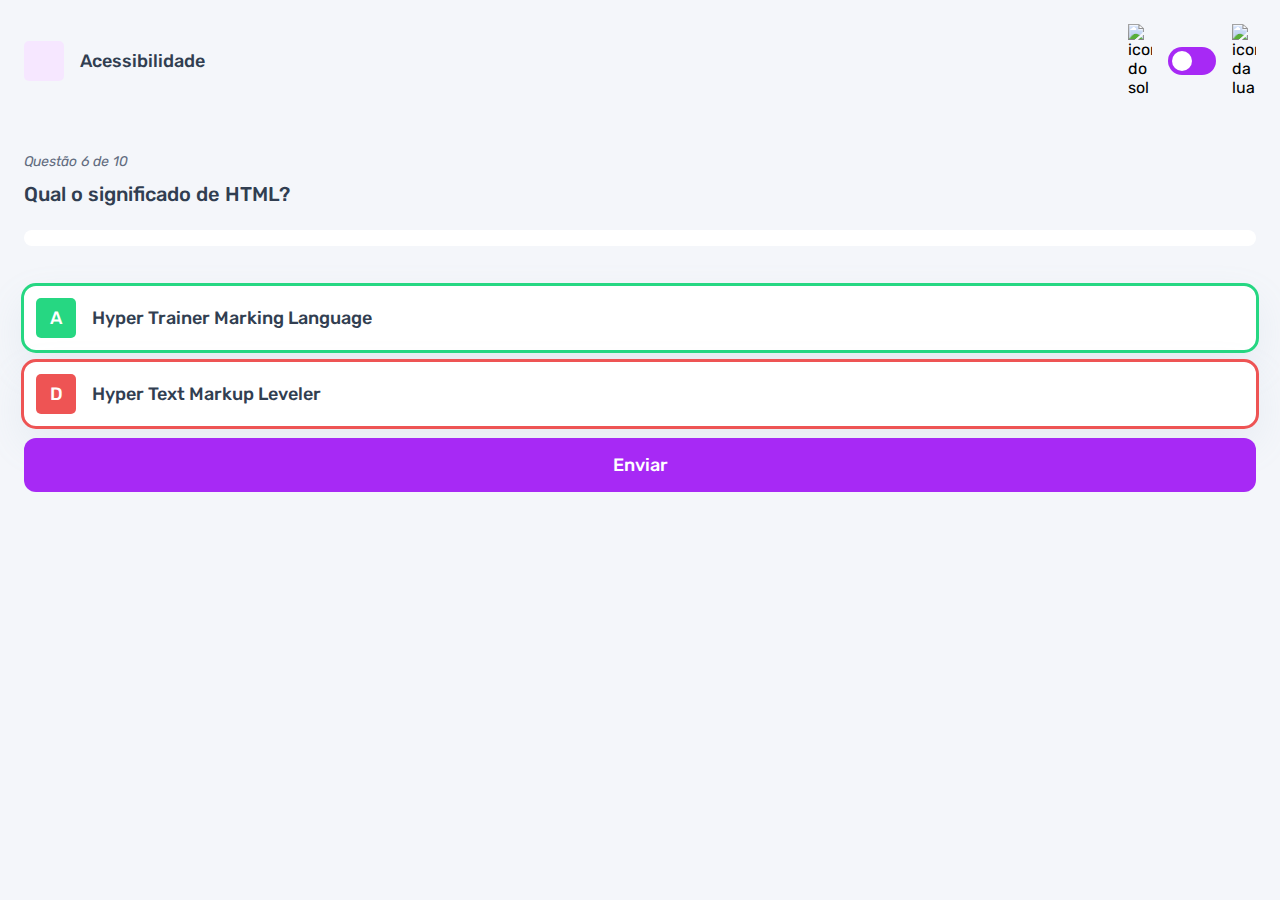
==== pages/quiz/quiz.html @ c718c3c8 "adicionado o efeito para alternativas corretas e erradas" ====
<!DOCTYPE html>
<html lang="en">
<head>
    <meta charset="UTF-8">
    <meta name="viewport" content="width=device-width, initial-scale=1.0">
    <link rel="preconnect" href="https://fonts.googleapis.com">
    <link rel="preconnect" href="https://fonts.gstatic.com" crossorigin>
    <link href="https://fonts.googleapis.com/css2?family=Rubik:ital,wght@0,300..900;1,300..900&display=swap" rel="stylesheet">
    <link rel="stylesheet" href="quiz.css">
    <title>Quiz App</title>
</head>
<body>
        <header>
            <div class="assunto">
                <div class="assunto_icone">
                    <img src="../../assets/images/icon-accessibility.svg" alt="">
                </div>

                <h1>Acessibilidade</h1>
            </div>


            <div class="tema">
                <img src="../../assets/images/icon-sun-dark.svg" alt="icone do sol">
                <button>
                    <div></div>
                </button>
                <img src="../../assets/images/icon-moon-dark.svg" alt="icone da lua">
            </div>  
        </header>

        <main>
            <section class="pergunta">
                <p>Questão 6 de 10</p>

                <h2>Qual o significado de HTML?</h2>

                <div class="barra_progresso">
                    <div></div>
                </div>
            </section>

            <section class="alternativas">
                <form action="">
                    <label for="alternativa_a" id="correta">
                        <input type="radio" id="alternativa_a" name="alternativa">
                    
                        <div>
                            <span>A</span>
                            Hyper Trainer Marking Language
                        </div>
                    </label>

                    <label for="alternativa_b" id="errada">
                        <input type="radio" id="alternativa_b" name="alternativa>

                        <div>
                            <span>B</span>
                            Hyper Text Marketing Language
                        </div>
                    </label>

                    <label for="alternativa_c">
                        <input type="radio" id="alternativa_c" name="alternativa>

                        <div>
                            <span>C</span>
                            Hyper Text Markup Language
                        </div>
                    </label>

                    <label for="alternativa_d">
                        <input type="radio" id="alternativa_d" name="alternativa">

                        <div>
                            <span>D</span>
                            Hyper Text Markup Leveler
                        </div>
                    </label>
                </form>

                <button>Enviar</button>
            </section>
        </main>
</body>
</html>
---- pages/quiz/quiz.css ----
*{
    margin: 0;
    padding: 0;
    box-sizing: border-box;
    font-family: "Rubik", sans-serif;
    -webkit-font-smoothing: antialised;
}

:root {
    --bg-color:#f4f6fa;
    --purple: #a729f5;
    --primary-text-color: #313e51;
    --secondary-text-color: #626c7f;
    --button-bg: #fff;
    --shadow: 0px 16px 40px 0px rgba(143, 168, 193, 0.14);
    --bg-html: #fff1e9;
    --bg-css: #e0fdef;
    --bg-javascript: #ebf0ff;
    --bg-acessibilidade: #f6e7ff;
    --white: #fff;
    --green: #26d782;
    --red: #ee5454;
    --bg-mobile: url(../../assets/images/pattern-background-mobile-light.svg);
    --bg-desktop: url(../../assets/images/pattern-background-desktop-light.svg);
}

body.escuro {
    --bg-color: #313e51;
    --bg-mobile: url(../../assets/images/pattern-background-mobile-dark.svg);
    --bg-desktop: url(../../assets/images/pattern-background-desktop-dark.svg);
    --primary-text-color: #fff;
    --secondary-text-color: #abc1e1;
    --button-bg: #3b4d66;
    --shadow: 0px 16px 40px 0px rgba(49, 62, 81, 0.14);
}

body {
    height: 100svh;
    background: var(--bg-mobile) var(--bg-color);
    background-repeat: no-repeat;
    background-size: cover;
}

header {
    display: flex;
    justify-content: space-between;
    padding: 16px 24px;
}

.assunto {
    display: flex;
    align-items: center;
    gap: 16px;
}

.assunto_icone {
    background: var(--bg-acessibilidade);
    width: 40px;
    height: 40px;
    padding: 5px;
    border-radius: 5px;
}

.assunto_icone img {
    width: 100%;
}

.assunto h1 {
    font-size: 18px;
    font-weight: 500;
    color: var(--primary-text-color);
}

.tema {
    padding: 8px 0;
    display: flex;
    align-items: center;
    gap: 8px;
}

.tema img {
    width: 16px;
}

.tema button{
    height: 20px;
    width: 32px;
    background: var(--purple);
    border: 0;
    border-radius: 999px;
    padding: 4px;
}

.tema button div{
    background: var(--white);
    width: 12px;
    height: 12px;
    border-radius: 999px;
}

main {
    padding: 32px 24px;
}

.pergunta {
    margin-bottom: 40px;
}

.pergunta p {
    font-style: italic;
    font-size: 14px;
    color: var(--secondary-text-color);
    margin-bottom: 12px;
}

.pergunta h2 {
    font-size: 20px;
    font-weight: 500;
    color: var(--primary-text-color);
    line-height: 24px;
    margin-bottom: 24px;
}

.barra_progresso {
    background: var(--button-bg);
    min-height: 16px;
    padding: 4px;
    border-radius: 999px;
}

.barra_progresso div {
    height: 100%;
    width: 60%;
    background: var(--purple);
    border-radius: 999px;
}

.alternativas form {
    display: flex;
    flex-direction: column;
    gap: 12px;
    margin-bottom: 12px;
}

.alternativas label {
    display: block;
    background: var(--button-bg);
    padding: 12px;
    font-size: 18px;
    font-weight: 500;
    border-radius: 12px;
    box-shadow: var(--shadow);
    color: var(--primary-text-color);
}

.alternativas label:has(input:checked) {
    outline: 3px solid var(--purple);

    & span {
        background: var(--purple);
        color: var(--white);
    }
}

.alternativas label#correta {
    outline: 3px solid var(--green);

    & span {
        background: var(--green);
        color: var(--white);
    }
}

.alternativas label#errada {
    outline:  3px solid var(--red);

    & span {
        background: var(--red);
        color: var(--white);
    }
}

.alternativas input {
    display: none;
}

.alternativas div {
    display: flex;
    align-items: center;
    gap: 16px;
}

.alternativas div span {
    display: block;
    width: 40px;
    height: 40px;
    background: var(--bg-color);
    border-radius: 5px;
    color: var(--secondary-text-color);

    display: flex;
    align-items: center;
    justify-content: center;
    flex-shrink: 0;
}

.alternativas button {
    padding: 16px;
    border-radius: 12px;
    border: 0;
    background: var(--purple);
    color: var(--white);
    width: 100%;

    font-size: 18px;
    font-weight: 500;
}

@media(min-width: 1100px) {

    .tema {
        gap: 16px;
    }

    .tema img {
        width: 24px;
    }

    .tema button {
        width: 48px;
        height: 28px;
    }

    .tema button div {
        width: 20px;
        height: 20px;
    }
}
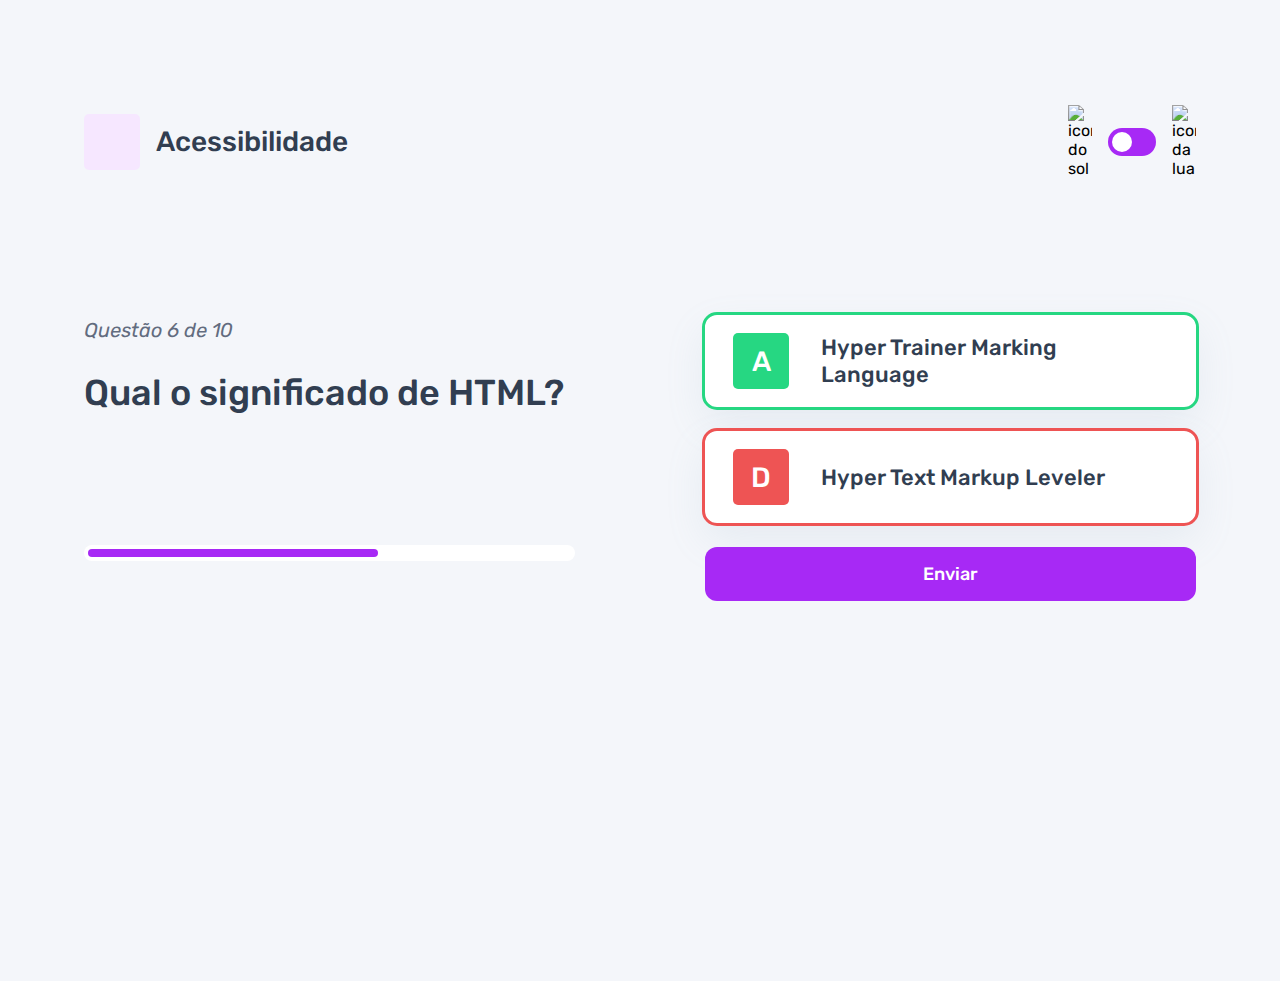
==== commit 40e674c7: "adicionada a responsividade para o desktop" ====
--- a/pages/quiz/quiz.html
+++ b/pages/quiz/quiz.html
@@ -31,13 +31,14 @@
 
         <main>
             <section class="pergunta">
-                <p>Questão 6 de 10</p>
+                <div>
+                    <p>Questão 6 de 10</p>
 
-                <h2>Qual o significado de HTML?</h2>
-
-                <div class="barra_progresso">
-                    <div></div>
+                    <h2>Qual o significado de HTML?</h2>
                 </div>
+                    <div class="barra_progresso">
+                        <div></div>
+                    </div>
             </section>
 
             <section class="alternativas">
--- a/pages/quiz/quiz.css
+++ b/pages/quiz/quiz.css
@@ -217,6 +217,21 @@
 }
 
 @media(min-width: 1100px) {
+    header {
+        margin-block: 81px;
+        max-width: 1160px;
+        margin-inline: auto;
+    }
+
+    .assunto_icone {
+        width: 56px;
+        height: 56px;
+        padding: 8px;
+    }
+
+    .assunto h1 {
+        font-size: 28px;
+    }
 
     .tema {
         gap: 16px;
@@ -235,4 +250,53 @@
         width: 20px;
         height: 20px;
     }
+
+    main {
+        max-width: 1160px;
+        margin-inline: auto;
+
+        display: flex;
+        gap: 130px;
+    }
+
+    section {
+        width: 100%;
+    }
+
+    .pergunta {
+        display: flex;
+        flex-direction: column;
+        justify-content: space-between;
+    }
+
+    .pergunta p {
+        font-size: 20px;
+        line-height: 30px;
+        margin-bottom: 27px;
+    }
+
+    .pergunta h2 {
+        font-size: 36px;
+        line-height: 42px;
+    }
+
+    .alternativas form {
+        gap: 24px;
+        margin-bottom: 24px;
+    }
+
+    .alternativas label {
+        font-size: 22px;
+        padding: 18px 28px;
+    }
+
+    .alternativas div {
+        gap: 32px;
+    }
+
+    .alternativas div span {
+        width: 56px;
+        height: 56px;
+        font-size: 28px;
+    }
 }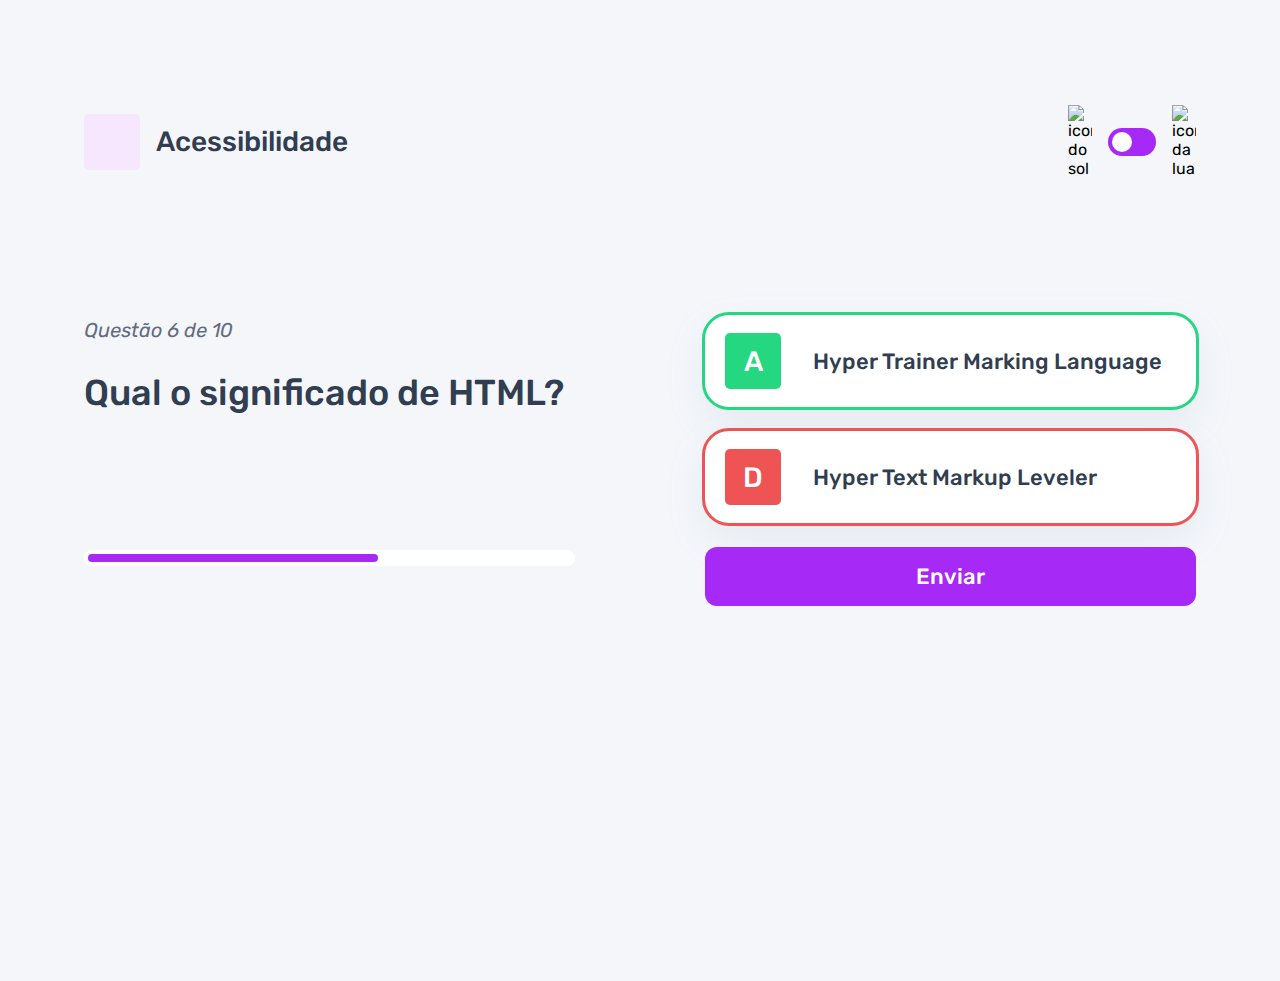
==== commit 8353e9ec: "adição do javascript do quiz.html para trocar o tema" ====
--- a/pages/quiz/quiz.html
+++ b/pages/quiz/quiz.html
@@ -7,6 +7,7 @@
     <link rel="preconnect" href="https://fonts.gstatic.com" crossorigin>
     <link href="https://fonts.googleapis.com/css2?family=Rubik:ital,wght@0,300..900;1,300..900&display=swap" rel="stylesheet">
     <link rel="stylesheet" href="quiz.css">
+    <script src="./quiz.js" type="module" defer></script>
     <title>Quiz App</title>
 </head>
 <body>
--- a/pages/quiz/quiz.css
+++ b/pages/quiz/quiz.css
@@ -3,12 +3,15 @@
     padding: 0;
     box-sizing: border-box;
     font-family: "Rubik", sans-serif;
-    -webkit-font-smoothing: antialised;
+    -webkit-font-smoothing: antialiased;
 }
 
 :root {
     --bg-color:#f4f6fa;
+    --bg-span:#f4f6fa;
+    --color-span: #626c7f;
     --purple: #a729f5;
+    --puple-hover: rgba(167, 41, 245, 0.7);
     --primary-text-color: #313e51;
     --secondary-text-color: #626c7f;
     --button-bg: #fff;
@@ -26,6 +29,7 @@
 
 body.escuro {
     --bg-color: #313e51;
+    --color-span: #313e51;
     --bg-mobile: url(../../assets/images/pattern-background-mobile-dark.svg);
     --bg-desktop: url(../../assets/images/pattern-background-desktop-dark.svg);
     --primary-text-color: #fff;
@@ -89,6 +93,8 @@
     border: 0;
     border-radius: 999px;
     padding: 4px;
+    display: flex;
+    cursor: pointer;
 }
 
 .tema button div{
@@ -151,6 +157,14 @@
     border-radius: 12px;
     box-shadow: var(--shadow);
     color: var(--primary-text-color);
+    cursor: pointer;
+}
+
+.alternativas label:hover {
+    & span {
+        background: var(--bg-acessibilidade);
+        color: var(--purple);
+    }
 }
 
 .alternativas label:has(input:checked) {
@@ -194,9 +208,9 @@
     display: block;
     width: 40px;
     height: 40px;
-    background: var(--bg-color);
+    background: var(--bg-span);
     border-radius: 5px;
-    color: var(--secondary-text-color);
+    color: var(--color-span);
 
     display: flex;
     align-items: center;
@@ -214,9 +228,21 @@
 
     font-size: 18px;
     font-weight: 500;
+    transition: background 0.3s;
+}
+
+.alternativas button:hover {
+    background: var(--puple-hover);
+    cursor: pointer;
 }
 
 @media(min-width: 1100px) {
+    body {
+        background: var(--bg-desktop) var(--bg-color);
+        background-size: cover;
+        background-repeat: no-repeat;
+    }
+    
     header {
         margin-block: 81px;
         max-width: 1160px;
@@ -287,7 +313,8 @@
 
     .alternativas label {
         font-size: 22px;
-        padding: 18px 28px;
+        padding: 18px 20px;
+        border-radius: 24px;
     }
 
     .alternativas div {
@@ -299,4 +326,8 @@
         height: 56px;
         font-size: 28px;
     }
+
+    .alternativas button {
+        font-size: 22px;
+    }
 }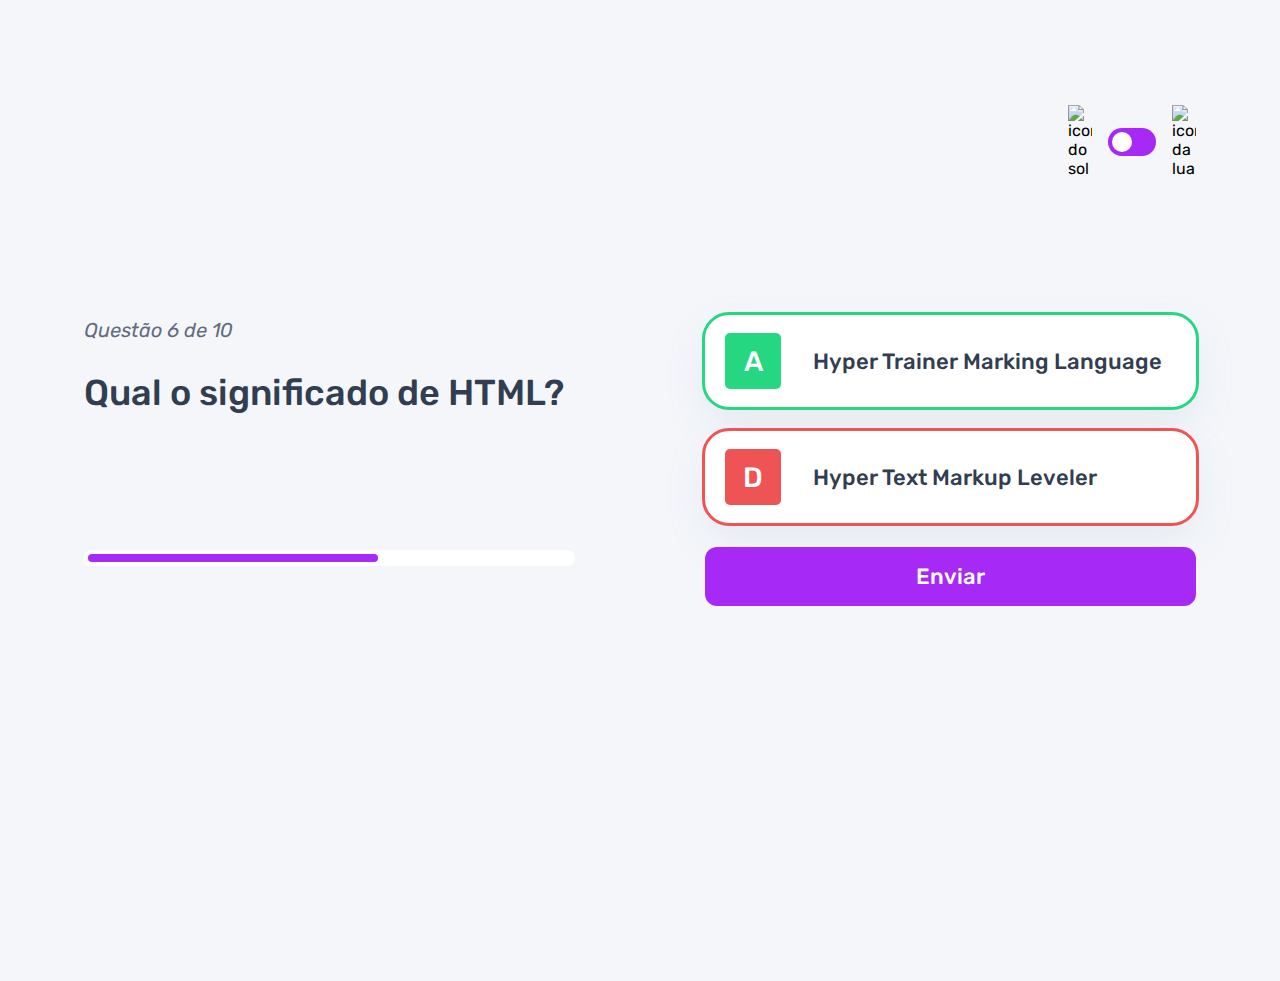
==== commit 143c2ef3: "alteração dinamica do assunto da pagina" ====
--- a/pages/quiz/quiz.html
+++ b/pages/quiz/quiz.html
@@ -14,10 +14,10 @@
         <header>
             <div class="assunto">
                 <div class="assunto_icone">
-                    <img src="../../assets/images/icon-accessibility.svg" alt="">
+                    <img src="" alt="">
                 </div>
 
-                <h1>Acessibilidade</h1>
+                <h1></h1>
             </div>
 
 
--- a/pages/quiz/quiz.css
+++ b/pages/quiz/quiz.css
@@ -58,11 +58,26 @@
 }
 
 .assunto_icone {
-    background: var(--bg-acessibilidade);
     width: 40px;
     height: 40px;
     padding: 5px;
     border-radius: 5px;
+}
+
+.assunto_icone.html {
+    background: var(--bg-html);
+}
+
+.assunto_icone.css {
+    background: var(--bg-css);
+}
+
+.assunto_icone.javascript {
+    background: var(--bg-javascript);
+}
+
+.assunto_icone.acessibilidade {
+    background: var(--bg-acessibilidade);
 }
 
 .assunto_icone img {
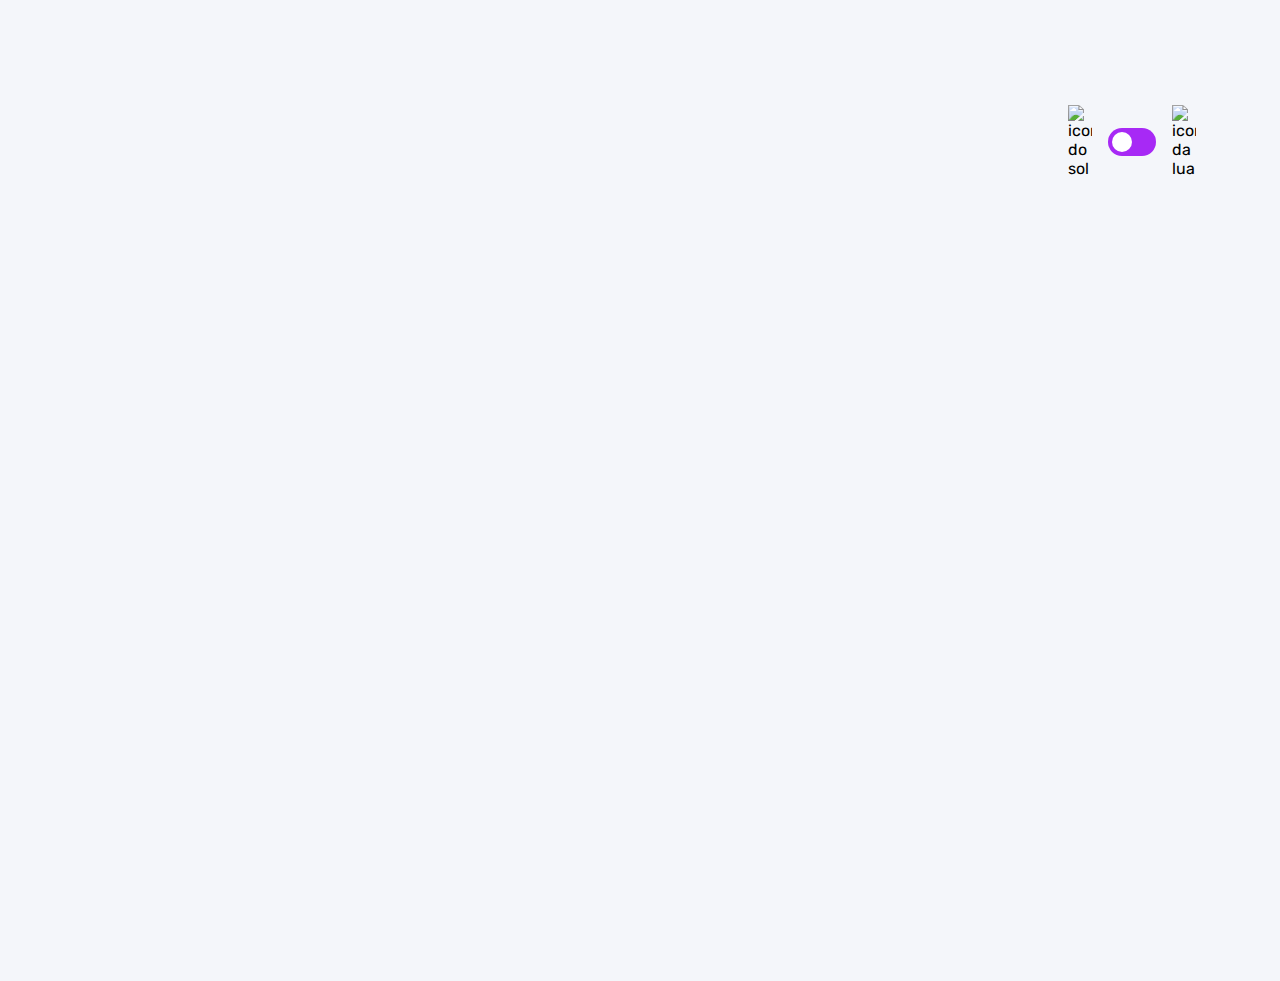
==== commit 9014c66b: "adicionadas as funções de buscar as perguntas e montar as perguntas no html" ====
--- a/pages/quiz/quiz.html
+++ b/pages/quiz/quiz.html
@@ -31,58 +31,8 @@
         </header>
 
         <main>
-            <section class="pergunta">
-                <div>
-                    <p>Questão 6 de 10</p>
+            
 
-                    <h2>Qual o significado de HTML?</h2>
-                </div>
-                    <div class="barra_progresso">
-                        <div></div>
-                    </div>
-            </section>
-
-            <section class="alternativas">
-                <form action="">
-                    <label for="alternativa_a" id="correta">
-                        <input type="radio" id="alternativa_a" name="alternativa">
-                    
-                        <div>
-                            <span>A</span>
-                            Hyper Trainer Marking Language
-                        </div>
-                    </label>
-
-                    <label for="alternativa_b" id="errada">
-                        <input type="radio" id="alternativa_b" name="alternativa>
-
-                        <div>
-                            <span>B</span>
-                            Hyper Text Marketing Language
-                        </div>
-                    </label>
-
-                    <label for="alternativa_c">
-                        <input type="radio" id="alternativa_c" name="alternativa>
-
-                        <div>
-                            <span>C</span>
-                            Hyper Text Markup Language
-                        </div>
-                    </label>
-
-                    <label for="alternativa_d">
-                        <input type="radio" id="alternativa_d" name="alternativa">
-
-                        <div>
-                            <span>D</span>
-                            Hyper Text Markup Leveler
-                        </div>
-                    </label>
-                </form>
-
-                <button>Enviar</button>
-            </section>
         </main>
 </body>
 </html>--- a/pages/quiz/quiz.css
+++ b/pages/quiz/quiz.css
@@ -151,7 +151,6 @@
 
 .barra_progresso div {
     height: 100%;
-    width: 60%;
     background: var(--purple);
     border-radius: 999px;
 }
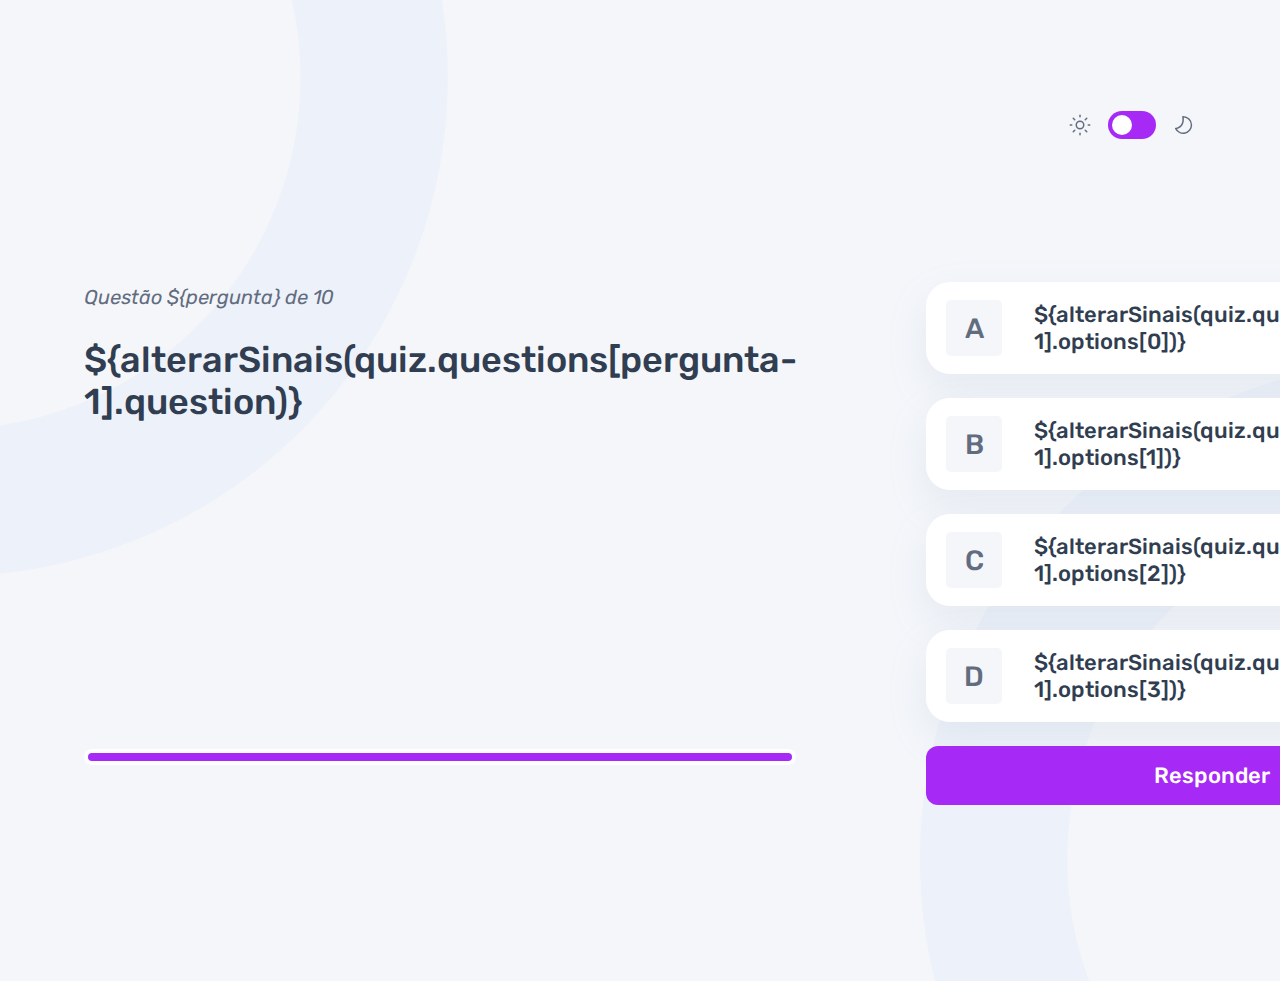
==== commit cb6cbbd8: "refazendo o quiz.js" ====
--- a/pages/quiz/quiz.html
+++ b/pages/quiz/quiz.html
@@ -1,5 +1,5 @@
 <!DOCTYPE html>
-<html lang="en">
+<html lang="pt-BR">
 <head>
     <meta charset="UTF-8">
     <meta name="viewport" content="width=device-width, initial-scale=1.0">
@@ -31,8 +31,60 @@
         </header>
 
         <main>
+            <section class="pergunta">
+                <div>
+                    <p>Questão ${pergunta} de 10</p>
+        
+                    <h2>${alterarSinais(quiz.questions[pergunta-1].question)}</h2> 
+                </div>
+                    <div class="barra_progresso">
+                        <div style="width: ${pergunta * 10}%"></div>
+                    </div>
+                </section>
+        
+                <section class="alternativas">
+                <form action="">
+                    <label for="alternativa_a">
+                        <input type="radio" id="alternativa_a" name="alternativa" value="${alterarSinais(quiz.questions[pergunta-1].options[0])}">
+                    
+                        <div>
+                            <span>A</span>
+                            ${alterarSinais(quiz.questions[pergunta-1].options[0])}
+                        </div>
+                    </label>
+        
+                    <label for="alternativa_b">
+                        <input type="radio" id="alternativa_b" name="alternativa value="${alterarSinais(quiz.questions[pergunta-1].options[1])}">
+        
+                        <div>
+                            <span>B</span>
+                            ${alterarSinais(quiz.questions[pergunta-1].options[1])}
+                        </div>
+                    </label>
+        
+                    <label for="alternativa_c">
+                        <input type="radio" id="alternativa_c" name="alternativa value="${alterarSinais(quiz.questions[pergunta-1].options[2])}">
+        
+                        <div>
+                            <span>C</span>
+                            ${alterarSinais(quiz.questions[pergunta-1].options[2])}
+                        </div>
+                    </label>
+        
+                    <label for="alternativa_d">
+                        <input type="radio" id="alternativa_d" name="alternativa" value="${alterarSinais(quiz.questions[pergunta-1].options[3])}">
+        
+                        <div>
+                            <span>D</span>
+                            ${alterarSinais(quiz.questions[pergunta-1].options[3])}
+                        </div>
+                    </label>
+                </form>
+        
+                    <button>Responder</button>
+                </section>
+            `
             
-
         </main>
 </body>
 </html>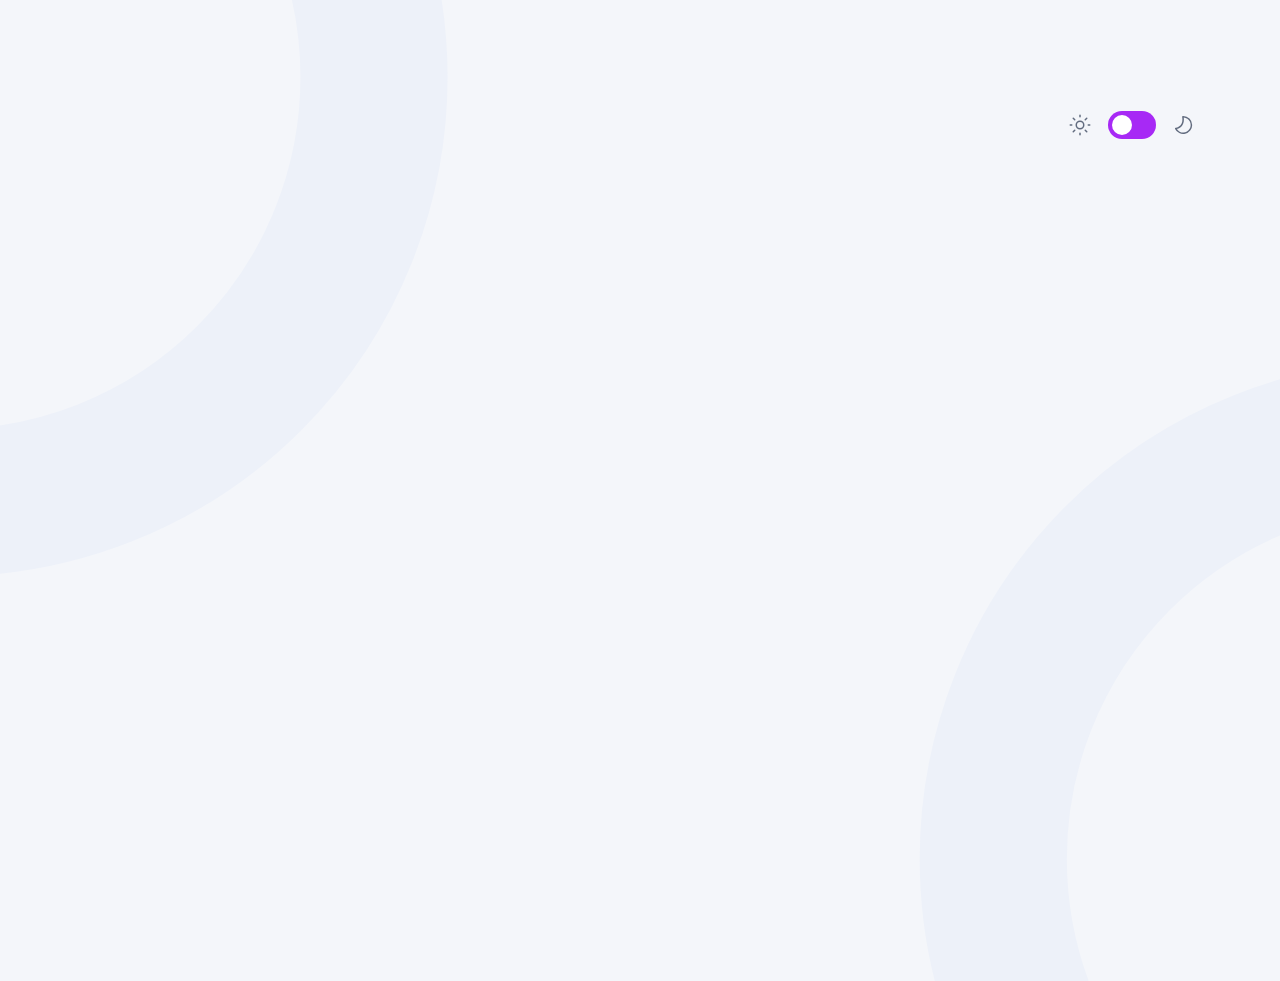
==== commit 09ca5698: "refazendo o quiz.js, indo começar o guardar resposta" ====
--- a/pages/quiz/quiz.html
+++ b/pages/quiz/quiz.html
@@ -31,60 +31,6 @@
         </header>
 
         <main>
-            <section class="pergunta">
-                <div>
-                    <p>Questão ${pergunta} de 10</p>
-        
-                    <h2>${alterarSinais(quiz.questions[pergunta-1].question)}</h2> 
-                </div>
-                    <div class="barra_progresso">
-                        <div style="width: ${pergunta * 10}%"></div>
-                    </div>
-                </section>
-        
-                <section class="alternativas">
-                <form action="">
-                    <label for="alternativa_a">
-                        <input type="radio" id="alternativa_a" name="alternativa" value="${alterarSinais(quiz.questions[pergunta-1].options[0])}">
-                    
-                        <div>
-                            <span>A</span>
-                            ${alterarSinais(quiz.questions[pergunta-1].options[0])}
-                        </div>
-                    </label>
-        
-                    <label for="alternativa_b">
-                        <input type="radio" id="alternativa_b" name="alternativa value="${alterarSinais(quiz.questions[pergunta-1].options[1])}">
-        
-                        <div>
-                            <span>B</span>
-                            ${alterarSinais(quiz.questions[pergunta-1].options[1])}
-                        </div>
-                    </label>
-        
-                    <label for="alternativa_c">
-                        <input type="radio" id="alternativa_c" name="alternativa value="${alterarSinais(quiz.questions[pergunta-1].options[2])}">
-        
-                        <div>
-                            <span>C</span>
-                            ${alterarSinais(quiz.questions[pergunta-1].options[2])}
-                        </div>
-                    </label>
-        
-                    <label for="alternativa_d">
-                        <input type="radio" id="alternativa_d" name="alternativa" value="${alterarSinais(quiz.questions[pergunta-1].options[3])}">
-        
-                        <div>
-                            <span>D</span>
-                            ${alterarSinais(quiz.questions[pergunta-1].options[3])}
-                        </div>
-                    </label>
-                </form>
-        
-                    <button>Responder</button>
-                </section>
-            `
-            
         </main>
 </body>
 </html>